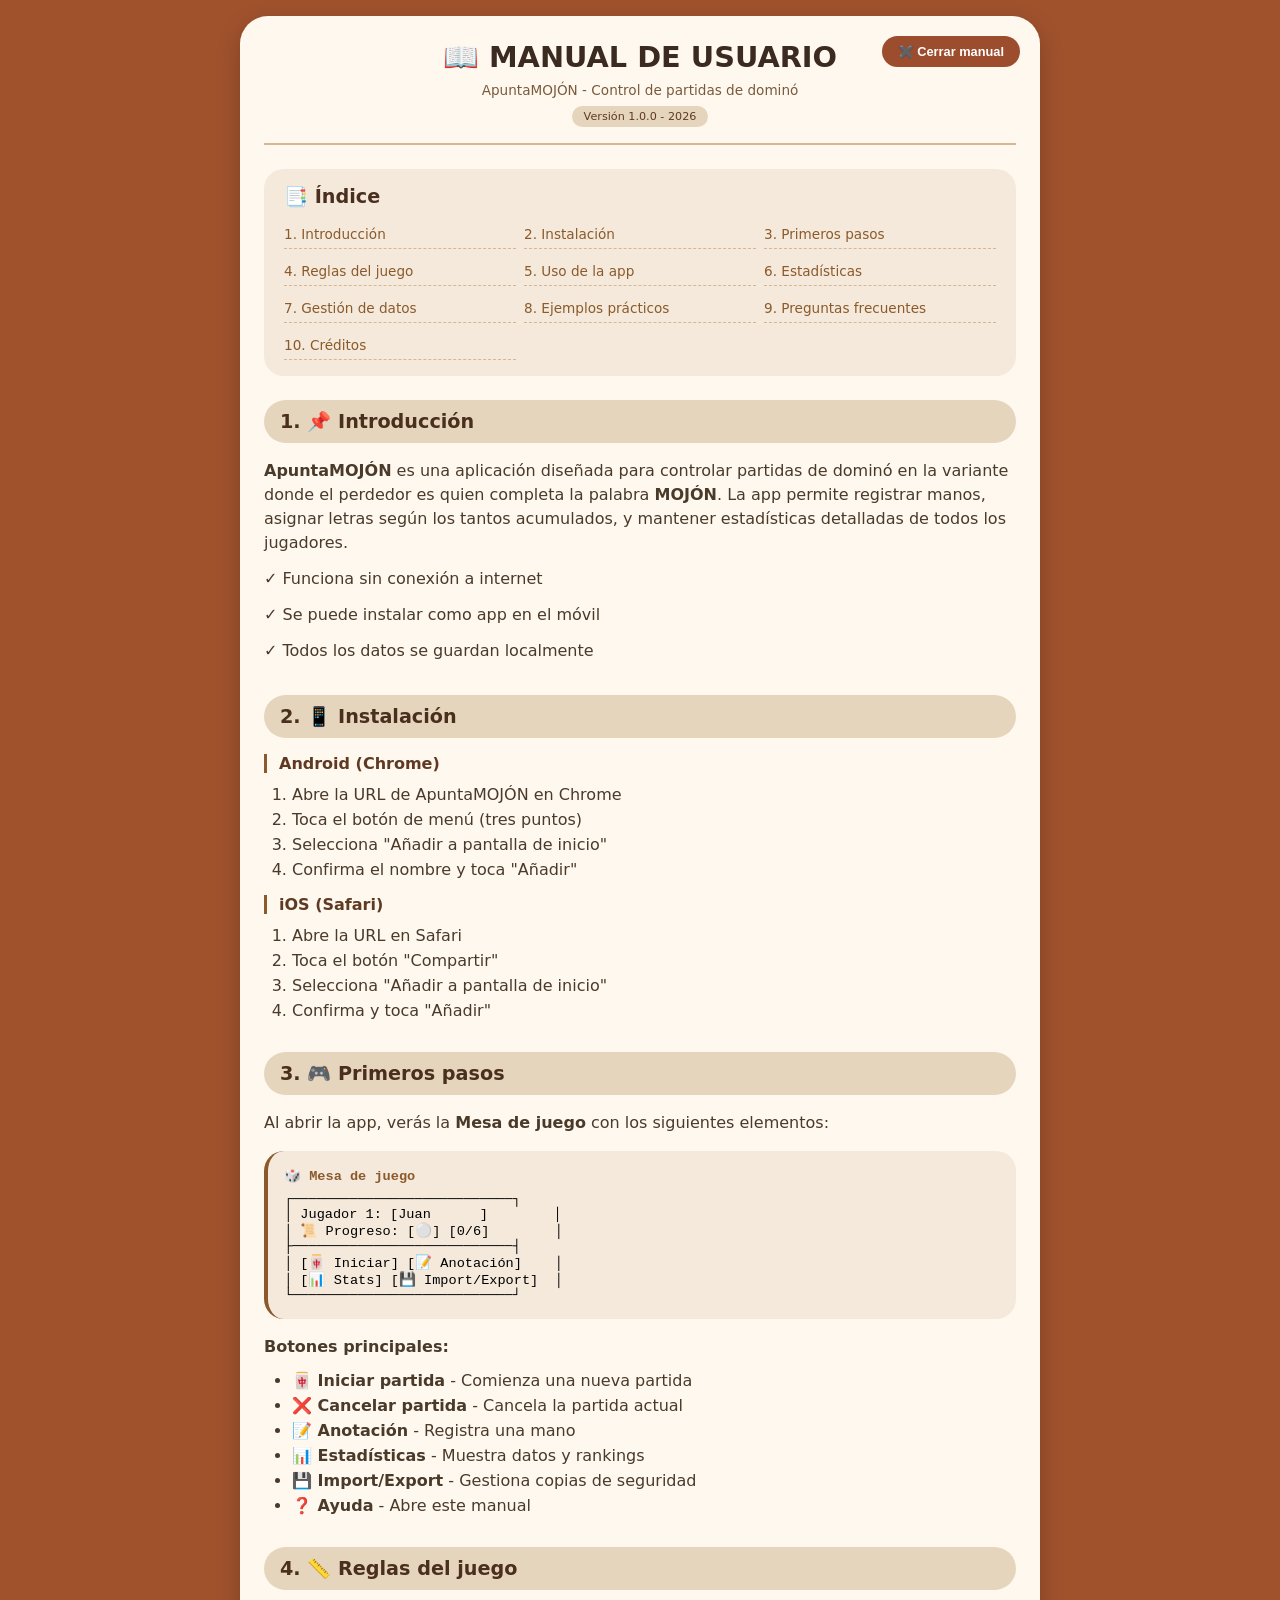
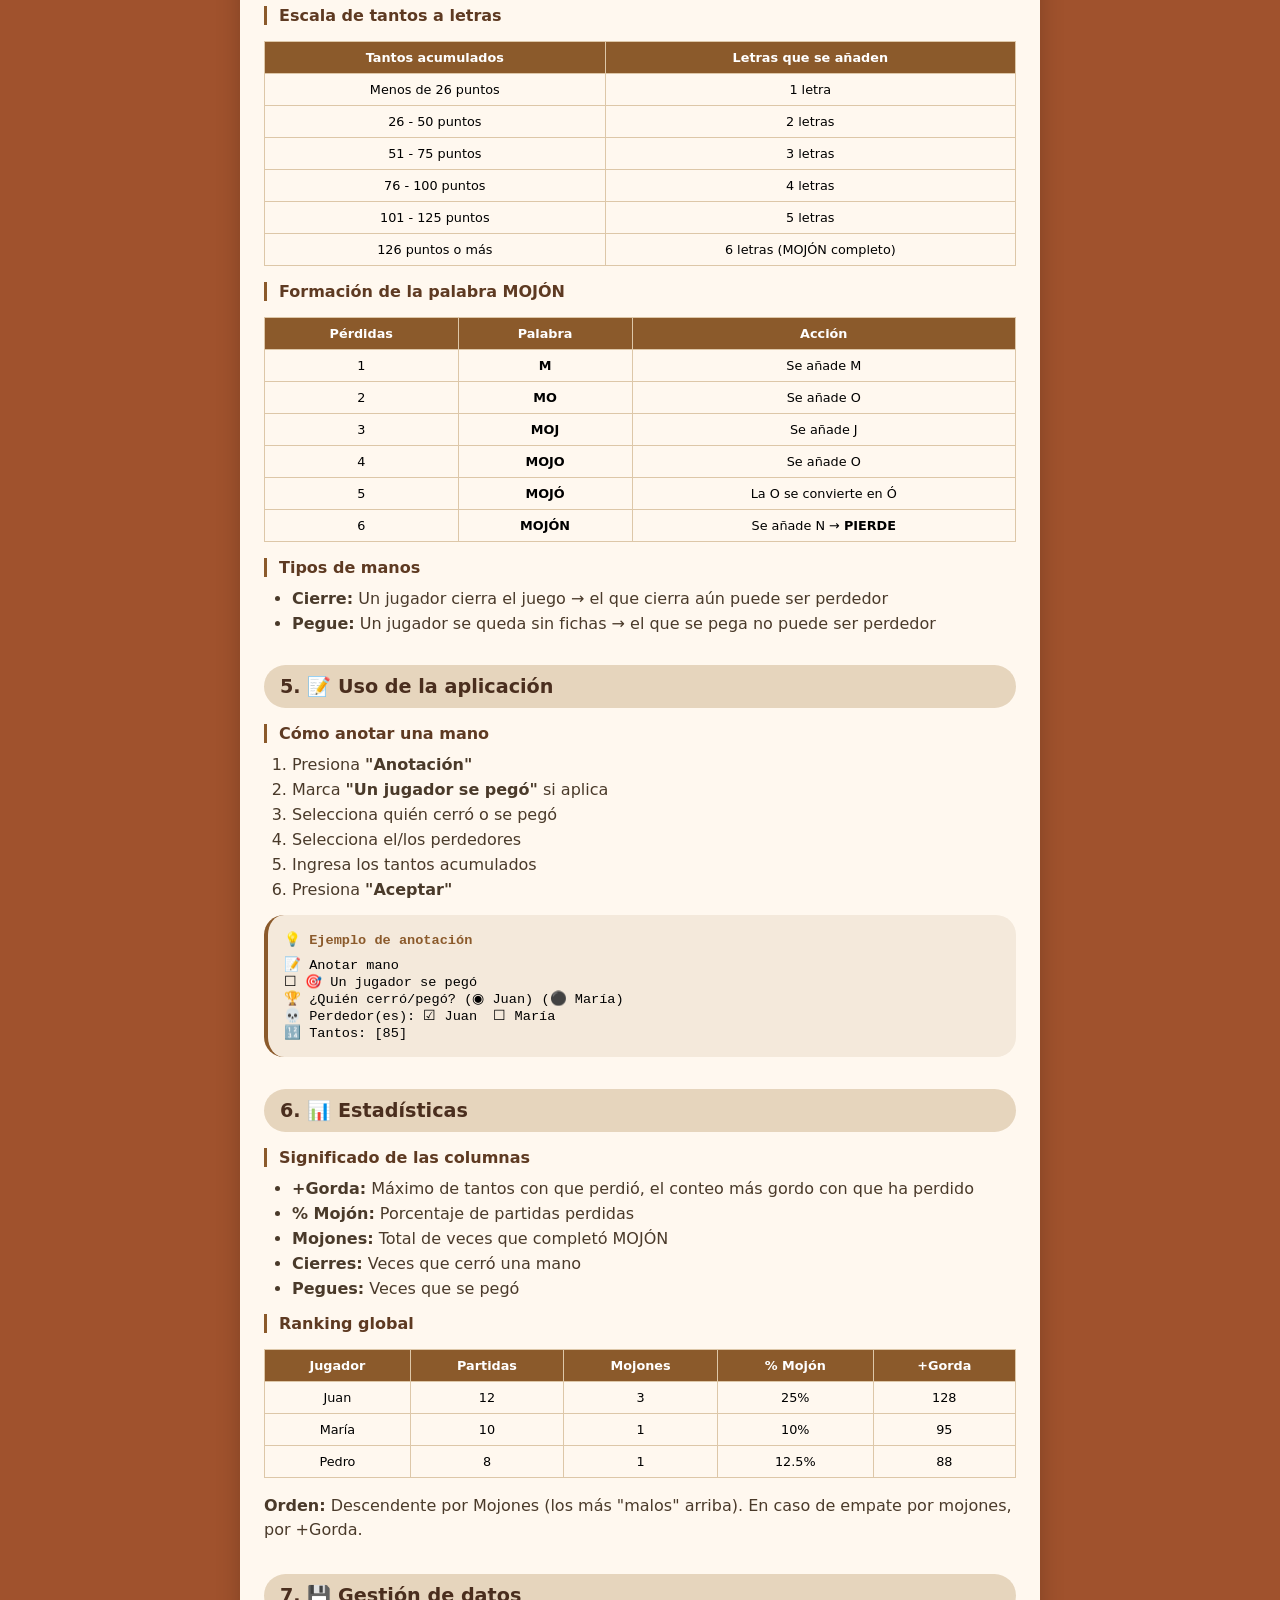
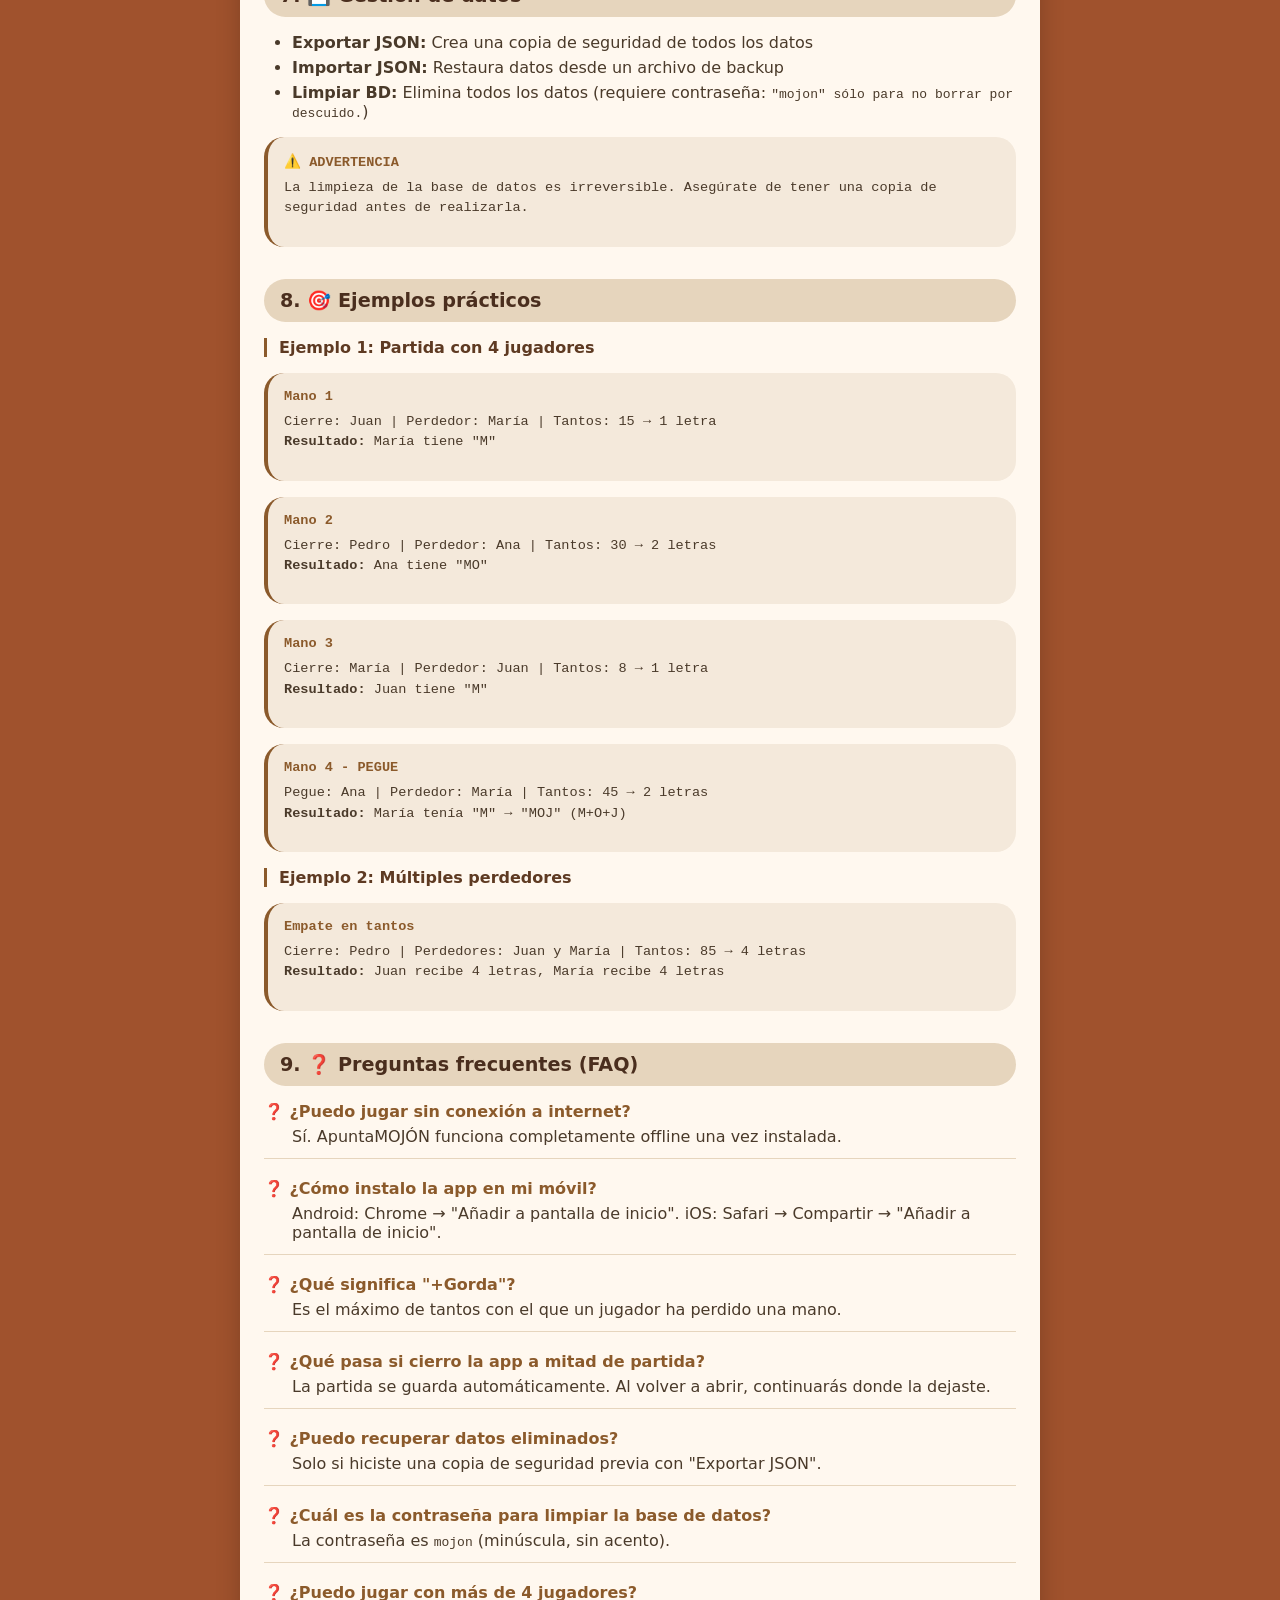
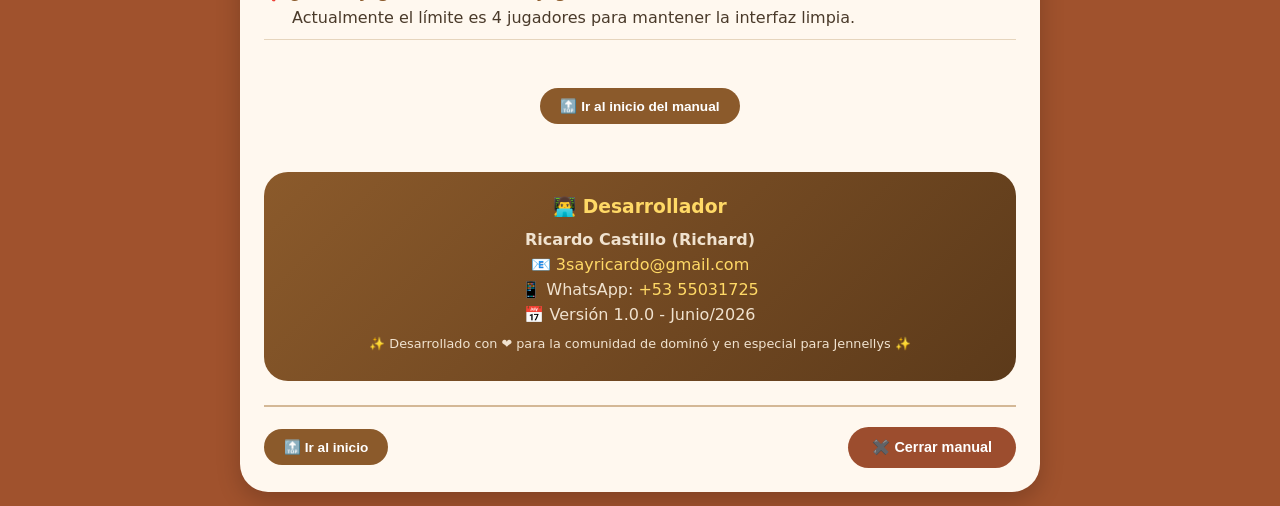
==== manual_apuntamojon.html @ 4e46ff12 "Add files via upload ApuntaMojón ver 1.0.0" ====
<!DOCTYPE html>
<html lang="es">
<head>
  <meta charset="UTF-8">
  <meta name="viewport" content="width=device-width, initial-scale=1.0, viewport-fit=cover">
  <title>Manual de Usuario - ApuntaMOJÓN</title>
  <style>
    * {
      margin: 0;
      padding: 0;
      box-sizing: border-box;
    }

    body {
      font-family: system-ui, -apple-system, 'Segoe UI', Roboto, sans-serif;
      background-color: #A0522D;
      padding: 16px;
      min-height: 100vh;
    }

    .manual-container {
      max-width: 800px;
      margin: 0 auto;
      background: #fff8ef;
      border-radius: 28px;
      padding: 24px;
      box-shadow: 0 8px 24px rgba(0, 0, 0, 0.2);
      position: relative;
    }

    /* Botón cerrar superior */
    .btn-cerrar-superior {
      position: absolute;
      top: 20px;
      right: 20px;
      background: #9c4d2e;
      color: white;
      border: none;
      border-radius: 40px;
      padding: 8px 16px;
      font-weight: bold;
      cursor: pointer;
      transition: 0.1s;
      display: flex;
      align-items: center;
      gap: 6px;
      font-size: 0.8rem;
    }

    .btn-cerrar-superior:hover {
      background: #7a3a21;
      transform: scale(1.02);
    }

    /* Header */
    .manual-header {
      text-align: center;
      margin-bottom: 24px;
      padding-bottom: 16px;
      border-bottom: 2px solid #d4b896;
    }

    .manual-header h1 {
      font-size: 1.8rem;
      color: #3b2a1f;
      margin-bottom: 8px;
    }

    .manual-header .sub {
      color: #7a5a3a;
      font-size: 0.85rem;
    }

    .version {
      display: inline-block;
      background: #e6d5bd;
      padding: 4px 12px;
      border-radius: 40px;
      font-size: 0.7rem;
      color: #5e3a22;
      margin-top: 8px;
    }

    /* Índice */
    .indice {
      background: #f4e9db;
      border-radius: 20px;
      padding: 16px 20px;
      margin-bottom: 24px;
    }

    .indice h2 {
      font-size: 1.2rem;
      color: #4a2e1e;
      margin-bottom: 12px;
      display: flex;
      align-items: center;
      gap: 8px;
    }

    .indice-grid {
      display: grid;
      grid-template-columns: repeat(auto-fill, minmax(200px, 1fr));
      gap: 8px;
    }

    .indice a {
      color: #8b5a2b;
      text-decoration: none;
      font-size: 0.85rem;
      display: block;
      padding: 6px 0;
      border-bottom: 1px dashed #d4b896;
      transition: 0.1s;
    }

    .indice a:hover {
      color: #5c3a1a;
      padding-left: 6px;
    }

    /* Secciones */
    .seccion {
      margin-bottom: 32px;
      scroll-margin-top: 20px;
    }

    .seccion h2 {
      background: #e6d5bd;
      padding: 10px 16px;
      border-radius: 40px;
      font-size: 1.2rem;
      color: #4a2e1e;
      margin-bottom: 16px;
    }

    .seccion h3 {
      font-size: 1rem;
      color: #5e3a22;
      margin: 16px 0 8px;
      padding-left: 12px;
      border-left: 3px solid #8b5a2b;
    }

    .seccion p {
      color: #4a3a2a;
      line-height: 1.5;
      margin-bottom: 12px;
    }

    .seccion ul, .seccion ol {
      margin: 12px 0 12px 28px;
      color: #4a3a2a;
    }

    .seccion li {
      margin: 6px 0;
    }

    /* Tablas */
    .tabla {
      overflow-x: auto;
      margin: 16px 0;
    }

    table {
      width: 100%;
      border-collapse: collapse;
      font-size: 0.8rem;
    }

    th, td {
      border: 1px solid #ddc7a8;
      padding: 8px 10px;
      text-align: center;
    }

    th {
      background: #8b5a2b;
      color: white;
    }

    td {
      background: #fff8ef;
    }

    /* Tarjetas de ejemplo */
    .ejemplo {
      background: #f4e9db;
      border-radius: 20px;
      padding: 16px;
      margin: 16px 0;
      font-family: monospace;
      font-size: 0.85rem;
      border-left: 4px solid #8b5a2b;
    }

    .ejemplo-titulo {
      font-weight: bold;
      color: #8b5a2b;
      margin-bottom: 8px;
    }

    /* Grid de estadísticas */
    .stats-grid {
      display: grid;
      grid-template-columns: repeat(auto-fit, minmax(150px, 1fr));
      gap: 12px;
      margin: 16px 0;
    }

    .stat-card {
      background: #f4e9db;
      border-radius: 16px;
      padding: 12px;
      text-align: center;
    }

    .stat-card .label {
      font-size: 0.7rem;
      color: #7a5a3a;
      text-transform: uppercase;
    }

    .stat-card .value {
      font-size: 1.1rem;
      font-weight: bold;
      color: #4a2e1e;
    }

    /* FAQ */
    .faq-item {
      margin-bottom: 20px;
      border-bottom: 1px solid #e6d5bd;
      padding-bottom: 12px;
    }

    .faq-pregunta {
      font-weight: bold;
      color: #8b5a2b;
      margin-bottom: 6px;
      display: flex;
      align-items: center;
      gap: 8px;
    }

    .faq-respuesta {
      color: #4a3a2a;
      padding-left: 28px;
    }

    /* Botón ir al inicio */
    .ir-inicio {
      display: inline-flex;
      align-items: center;
      gap: 8px;
      background: #8b5a2b;
      color: white;
      border: none;
      border-radius: 40px;
      padding: 10px 20px;
      font-weight: bold;
      cursor: pointer;
      transition: 0.1s;
      margin: 16px 0;
      font-size: 0.85rem;
    }

    .ir-inicio:hover {
      background: #5c3a1a;
      transform: scale(1.02);
    }

    /* Botón cerrar inferior */
    .btn-cerrar-inferior {
      background: #9c4d2e;
      color: white;
      border: none;
      border-radius: 40px;
      padding: 12px 24px;
      font-weight: bold;
      cursor: pointer;
      transition: 0.1s;
      display: inline-flex;
      align-items: center;
      gap: 8px;
      font-size: 0.9rem;
      width: auto;
    }

    .btn-cerrar-inferior:hover {
      background: #7a3a21;
      transform: scale(1.02);
    }

    /* Contenedor de botones inferiores */
    .botones-inferiores {
      display: flex;
      justify-content: space-between;
      align-items: center;
      margin-top: 24px;
      padding-top: 20px;
      border-top: 2px solid #d4b896;
      flex-wrap: wrap;
      gap: 12px;
    }

    /* Créditos */
    .creditos {
      background: linear-gradient(135deg, #8b5a2b 0%, #5c3a1a 100%);
      border-radius: 24px;
      padding: 24px;
      text-align: center;
      margin-top: 32px;
      color: #fff8ef;
    }

    .creditos h3 {
      color: #ffd966;
      margin-bottom: 12px;
    }

    .creditos p {
      margin: 6px 0;
      color: #f0e2cf;
    }

    .creditos a {
      color: #ffd966;
      text-decoration: none;
    }

    .creditos a:hover {
      text-decoration: underline;
    }

    /* Responsive */
    @media (max-width: 600px) {
      .manual-container {
        padding: 16px;
      }
      
      .indice-grid {
        grid-template-columns: 1fr;
      }
      
      .stats-grid {
        grid-template-columns: 1fr;
      }
      
      .btn-cerrar-superior {
        position: static;
        margin-bottom: 16px;
        display: inline-flex;
        justify-content: center;
      }
      
      .manual-header {
        margin-top: 0;
      }
      
      .botones-inferiores {
        flex-direction: column;
      }
      
      .botones-inferiores button {
        width: 100%;
        justify-content: center;
      }
    }
  </style>
</head>
<body>
  <div class="manual-container">
    <!-- Botón cerrar superior -->
    <button class="btn-cerrar-superior" onclick="cerrarManual()">
      ✖️ Cerrar manual
    </button>

    <!-- Header -->
    <div class="manual-header">
      <h1>📖 MANUAL DE USUARIO</h1>
      <p class="sub">ApuntaMOJÓN - Control de partidas de dominó</p>
      <span class="version">Versión 1.0.0 - 2026</span>
    </div>

    <!-- Índice -->
    <div class="indice">
      <h2>📑 Índice</h2>
      <div class="indice-grid">
        <a href="#introduccion">1. Introducción</a>
        <a href="#instalacion">2. Instalación</a>
        <a href="#primeros-pasos">3. Primeros pasos</a>
        <a href="#reglas">4. Reglas del juego</a>
        <a href="#uso">5. Uso de la app</a>
        <a href="#estadisticas">6. Estadísticas</a>
        <a href="#gestion">7. Gestión de datos</a>
        <a href="#ejemplos">8. Ejemplos prácticos</a>
        <a href="#faq">9. Preguntas frecuentes</a>
        <a href="#creditos">10. Créditos</a>
      </div>
    </div>

    <!-- 1. Introducción -->
    <div class="seccion" id="introduccion">
      <h2>1. 📌 Introducción</h2>
      <p><strong>ApuntaMOJÓN</strong> es una aplicación diseñada para controlar partidas de dominó en la variante donde el perdedor es quien completa la palabra <strong>MOJÓN</strong>. La app permite registrar manos, asignar letras según los tantos acumulados, y mantener estadísticas detalladas de todos los jugadores.</p>
      <p>✓ Funciona sin conexión a internet</p>
      <p>✓ Se puede instalar como app en el móvil</p>
      <p>✓ Todos los datos se guardan localmente</p>
    </div>

    <!-- 2. Instalación -->
    <div class="seccion" id="instalacion">
      <h2>2. 📱 Instalación</h2>
      <h3>Android (Chrome)</h3>
      <ol>
        <li>Abre la URL de ApuntaMOJÓN en Chrome</li>
        <li>Toca el botón de menú (tres puntos)</li>
        <li>Selecciona "Añadir a pantalla de inicio"</li>
        <li>Confirma el nombre y toca "Añadir"</li>
      </ol>
      <h3>iOS (Safari)</h3>
      <ol>
        <li>Abre la URL en Safari</li>
        <li>Toca el botón "Compartir"</li>
        <li>Selecciona "Añadir a pantalla de inicio"</li>
        <li>Confirma y toca "Añadir"</li>
      </ol>
    </div>

    <!-- 3. Primeros pasos -->
    <div class="seccion" id="primeros-pasos">
      <h2>3. 🎮 Primeros pasos</h2>
      <p>Al abrir la app, verás la <strong>Mesa de juego</strong> con los siguientes elementos:</p>
      <div class="ejemplo">
        <div class="ejemplo-titulo">🎲 Mesa de juego</div>
        <pre>┌───────────────────────────┐
│ Jugador 1: [Juan      ]        │
│ 📜 Progreso: [⚪] [0/6]        │
├───────────────────────────┤
│ [🀄 Iniciar] [📝 Anotación]    │
│ [📊 Stats] [💾 Import/Export]  │
└───────────────────────────┘</pre>
      </div>
      <p><strong>Botones principales:</strong></p>
      <ul>
        <li><strong>🀄 Iniciar partida</strong> - Comienza una nueva partida</li>
        <li><strong>❌ Cancelar partida</strong> - Cancela la partida actual</li>
        <li><strong>📝 Anotación</strong> - Registra una mano</li>
        <li><strong>📊 Estadísticas</strong> - Muestra datos y rankings</li>
        <li><strong>💾 Import/Export</strong> - Gestiona copias de seguridad</li>
        <li><strong>❓ Ayuda</strong> - Abre este manual</li>
      </ul>
    </div>

    <!-- 4. Reglas del juego -->
    <div class="seccion" id="reglas">
      <h2>4. 📏 Reglas del juego</h2>
      <h3>Escala de tantos a letras</h3>
      <div class="tabla">
        <table>
          <thead>
            <tr><th>Tantos acumulados</th><th>Letras que se añaden</th></tr>
          </thead>
          <tbody>
            <tr><td>Menos de 26 puntos</td><td>1 letra</td></tr>
            <tr><td>26 - 50 puntos</td><td>2 letras</td></tr>
            <tr><td>51 - 75 puntos</td><td>3 letras</td></tr>
            <tr><td>76 - 100 puntos</td><td>4 letras</td></tr>
            <tr><td>101 - 125 puntos</td><td>5 letras</td></tr>
            <tr><td>126 puntos o más</td><td>6 letras (MOJÓN completo)</td></tr>
          </tbody>
        </table>
      </div>

      <h3>Formación de la palabra MOJÓN</h3>
      <div class="tabla">
        <table>
          <thead>
            <tr><th>Pérdidas</th><th>Palabra</th><th>Acción</th></tr>
          </thead>
          <tbody>
            <tr><td>1</td><td><strong>M</strong></td><td>Se añade M</td></tr>
            <tr><td>2</td><td><strong>MO</strong></td><td>Se añade O</td></tr>
            <tr><td>3</td><td><strong>MOJ</strong></td><td>Se añade J</td></tr>
            <tr><td>4</td><td><strong>MOJO</strong></td><td>Se añade O</td></tr>
            <tr><td>5</td><td><strong>MOJÓ</strong></td><td>La O se convierte en Ó</td></tr>
            <tr><td>6</td><td><strong>MOJÓN</strong></td><td>Se añade N → <strong>PIERDE</strong></td></tr>
          </tbody>
        </table>
      </div>

      <h3>Tipos de manos</h3>
      <ul>
        <li><strong>Cierre:</strong> Un jugador cierra el juego → el que cierra aún puede ser perdedor</li>
        <li><strong>Pegue:</strong> Un jugador se queda sin fichas → el que se pega no puede ser perdedor</li>
      </ul>
    </div>

    <!-- 5. Uso de la app -->
    <div class="seccion" id="uso">
      <h2>5. 📝 Uso de la aplicación</h2>
      <h3>Cómo anotar una mano</h3>
      <ol>
        <li>Presiona <strong>"Anotación"</strong></li>
        <li>Marca <strong>"Un jugador se pegó"</strong> si aplica</li>
        <li>Selecciona quién cerró o se pegó</li>
        <li>Selecciona el/los perdedores</li>
        <li>Ingresa los tantos acumulados</li>
        <li>Presiona <strong>"Aceptar"</strong></li>
      </ol>
      
      <div class="ejemplo">
        <div class="ejemplo-titulo">💡 Ejemplo de anotación</div>
        <pre>📝 Anotar mano
☐ 🎯 Un jugador se pegó
🏆 ¿Quién cerró/pegó? (◉ Juan) (⚫ María)
💀 Perdedor(es): ☑ Juan  ☐ María
🔢 Tantos: [85]</pre>
      </div>
    </div>

    <!-- 6. Estadísticas -->
    <div class="seccion" id="estadisticas">
      <h2>6. 📊 Estadísticas</h2>
      <h3>Significado de las columnas</h3>
      <ul>
        <li><strong>+Gorda:</strong> Máximo de tantos con que perdió, el conteo más gordo con que ha perdido</li>
        <li><strong>% Mojón:</strong> Porcentaje de partidas perdidas</li>
        <li><strong>Mojones:</strong> Total de veces que completó MOJÓN</li>
        <li><strong>Cierres:</strong> Veces que cerró una mano</li>
        <li><strong>Pegues:</strong> Veces que se pegó</li>
      </ul>

      <h3>Ranking global</h3>
      <div class="tabla">
        <table>
          <thead>
            <tr><th>Jugador</th><th>Partidas</th><th>Mojones</th><th>% Mojón</th><th>+Gorda</th></tr>
          </thead>
          <tbody>
            <tr><td>Juan</td><td>12</td><td>3</td><td>25%</td><td>128</td></tr>
            <tr><td>María</td><td>10</td><td>1</td><td>10%</td><td>95</td></tr>
            <tr><td>Pedro</td><td>8</td><td>1</td><td>12.5%</td><td>88</td></tr>
          </tbody>
        </table>
      </div>
      <p><strong>Orden:</strong> Descendente por Mojones (los más "malos" arriba). En caso de empate por mojones, por +Gorda.</p>
    </div>

    <!-- 7. Gestión de datos -->
    <div class="seccion" id="gestion">
      <h2>7. 💾 Gestión de datos</h2>
      <ul>
        <li><strong>Exportar JSON:</strong> Crea una copia de seguridad de todos los datos</li>
        <li><strong>Importar JSON:</strong> Restaura datos desde un archivo de backup</li>
        <li><strong>Limpiar BD:</strong> Elimina todos los datos (requiere contraseña: <code>"mojon" sólo para no borrar por descuido.</code>)</li>
      </ul>
      <div class="ejemplo">
        <div class="ejemplo-titulo">⚠️ ADVERTENCIA</div>
        <p>La limpieza de la base de datos es irreversible. Asegúrate de tener una copia de seguridad antes de realizarla.</p>
      </div>
    </div>

    <!-- 8. Ejemplos prácticos -->
    <div class="seccion" id="ejemplos">
      <h2>8. 🎯 Ejemplos prácticos</h2>
      
      <h3>Ejemplo 1: Partida con 4 jugadores</h3>
      <div class="ejemplo">
        <div class="ejemplo-titulo">Mano 1</div>
        <p>Cierre: Juan | Perdedor: María | Tantos: 15 → 1 letra<br>
        <strong>Resultado:</strong> María tiene "M"</p>
      </div>
      <div class="ejemplo">
        <div class="ejemplo-titulo">Mano 2</div>
        <p>Cierre: Pedro | Perdedor: Ana | Tantos: 30 → 2 letras<br>
        <strong>Resultado:</strong> Ana tiene "MO"</p>
      </div>
      <div class="ejemplo">
        <div class="ejemplo-titulo">Mano 3</div>
        <p>Cierre: María | Perdedor: Juan | Tantos: 8 → 1 letra<br>
        <strong>Resultado:</strong> Juan tiene "M"</p>
      </div>
      <div class="ejemplo">
        <div class="ejemplo-titulo">Mano 4 - PEGUE</div>
        <p>Pegue: Ana | Perdedor: María | Tantos: 45 → 2 letras<br>
        <strong>Resultado:</strong> María tenía "M" → "MOJ" (M+O+J)</p>
      </div>

      <h3>Ejemplo 2: Múltiples perdedores</h3>
      <div class="ejemplo">
        <div class="ejemplo-titulo">Empate en tantos</div>
        <p>Cierre: Pedro | Perdedores: Juan y María | Tantos: 85 → 4 letras<br>
        <strong>Resultado:</strong> Juan recibe 4 letras, María recibe 4 letras</p>
      </div>
    </div>

    <!-- 9. Preguntas frecuentes -->
    <div class="seccion" id="faq">
      <h2>9. ❓ Preguntas frecuentes (FAQ)</h2>
      
      <div class="faq-item">
        <div class="faq-pregunta">❓ ¿Puedo jugar sin conexión a internet?</div>
        <div class="faq-respuesta">Sí. ApuntaMOJÓN funciona completamente offline una vez instalada.</div>
      </div>

      <div class="faq-item">
        <div class="faq-pregunta">❓ ¿Cómo instalo la app en mi móvil?</div>
        <div class="faq-respuesta">Android: Chrome → "Añadir a pantalla de inicio". iOS: Safari → Compartir → "Añadir a pantalla de inicio".</div>
      </div>

      <div class="faq-item">
        <div class="faq-pregunta">❓ ¿Qué significa "+Gorda"?</div>
        <div class="faq-respuesta">Es el máximo de tantos con el que un jugador ha perdido una mano.</div>
      </div>

      <div class="faq-item">
        <div class="faq-pregunta">❓ ¿Qué pasa si cierro la app a mitad de partida?</div>
        <div class="faq-respuesta">La partida se guarda automáticamente. Al volver a abrir, continuarás donde la dejaste.</div>
      </div>

      <div class="faq-item">
        <div class="faq-pregunta">❓ ¿Puedo recuperar datos eliminados?</div>
        <div class="faq-respuesta">Solo si hiciste una copia de seguridad previa con "Exportar JSON".</div>
      </div>

      <div class="faq-item">
        <div class="faq-pregunta">❓ ¿Cuál es la contraseña para limpiar la base de datos?</div>
        <div class="faq-respuesta">La contraseña es <code>mojon</code> (minúscula, sin acento).</div>
      </div>

      <div class="faq-item">
        <div class="faq-pregunta">❓ ¿Puedo jugar con más de 4 jugadores?</div>
        <div class="faq-respuesta">Actualmente el límite es 4 jugadores para mantener la interfaz limpia.</div>
      </div>
    </div>

    <!-- Botón ir al inicio (dentro del contenido) -->
    <div style="text-align: center;">
      <button class="ir-inicio" onclick="irInicio()">
        🔝 Ir al inicio del manual
      </button>
    </div>

    <!-- 10. Créditos -->
    <div class="creditos" id="creditos">
      <h3>👨‍💻 Desarrollador</h3>
      <p><strong>Ricardo Castillo (Richard)</strong></p>
      <p>📧 <a href="mailto:3sayricardo@gmail.com">3sayricardo@gmail.com</a></p>
      <p>📱 WhatsApp: <a href="https://wa.me/5355031725">+53 55031725</a></p>
      <p>📅 Versión 1.0.0 - Junio/2026</p>
      <p style="margin-top: 12px; font-size: 0.8rem;">✨ Desarrollado con ❤️ para la comunidad de dominó y en especial para Jennellys ✨</p>
    </div>

    <!-- Botones inferiores -->
    <div class="botones-inferiores">
      <button class="ir-inicio" style="margin:0;" onclick="irInicio()">
        🔝 Ir al inicio
      </button>
      <button class="btn-cerrar-inferior" onclick="cerrarManual()">
        ✖️ Cerrar manual
      </button>
    </div>
  </div>

  <script>
    // Función para cerrar la ventana/pestaña del manual
    function cerrarManual() {
      window.close();
    }

    // Función para ir al inicio del manual
    function irInicio() {
      window.scrollTo({
        top: 0,
        behavior: 'smooth'
      });
    }

    // Cerrar con tecla Escape
    document.addEventListener('keydown', function(e) {
      if (e.key === 'Escape') {
        cerrarManual();
      }
    });
  </script>
</body>
</html>
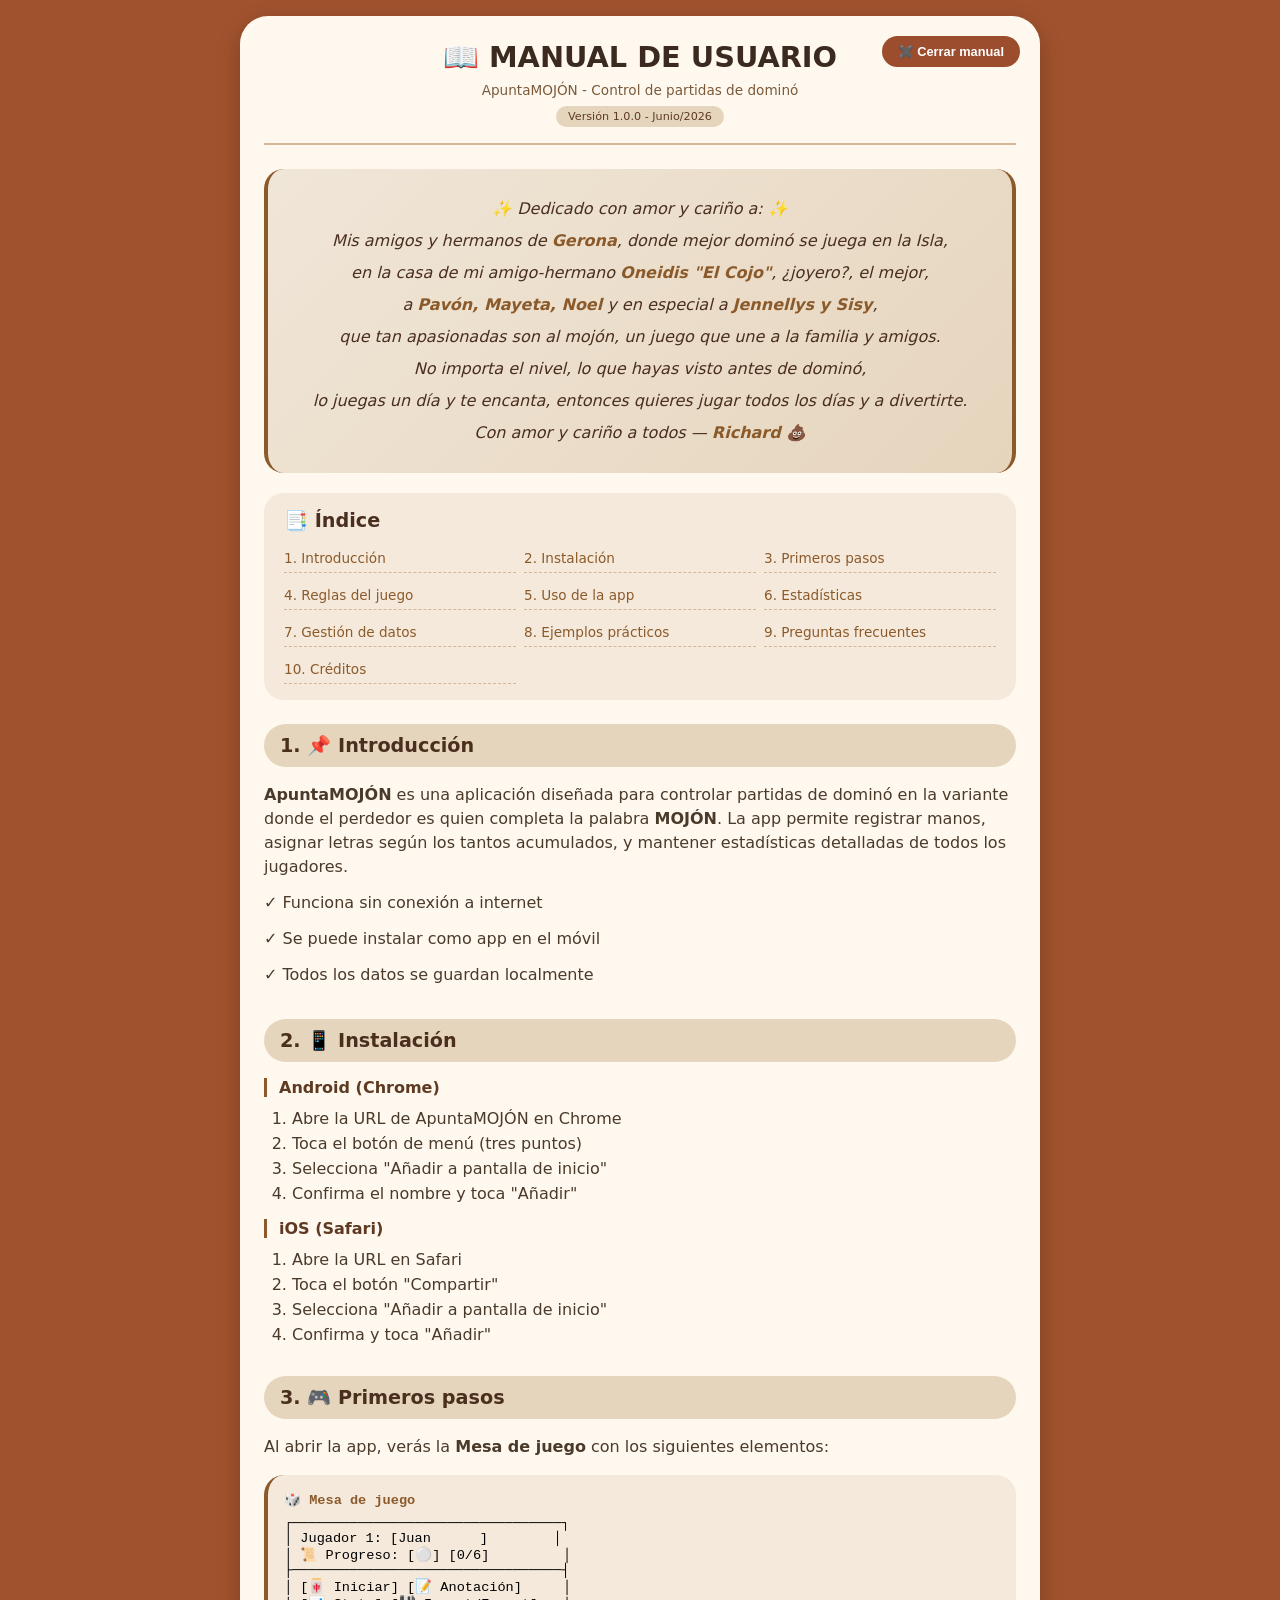
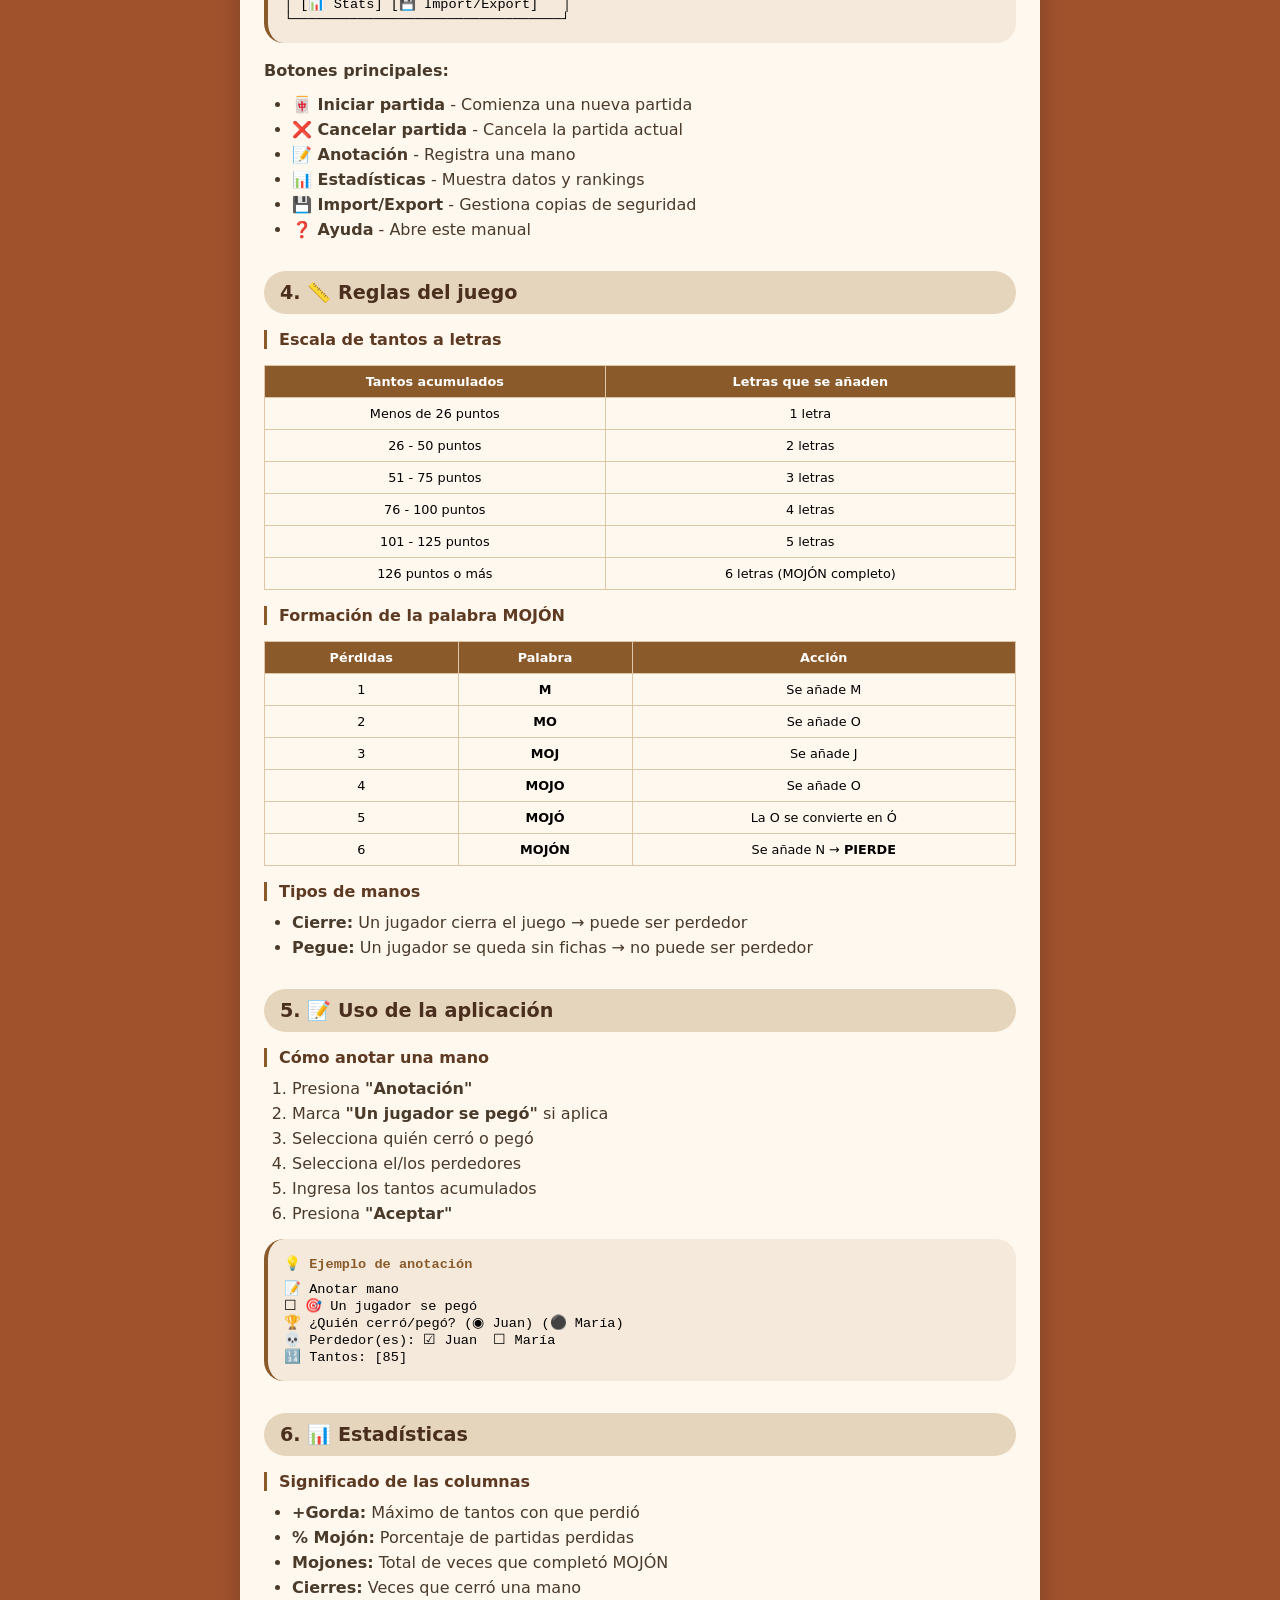
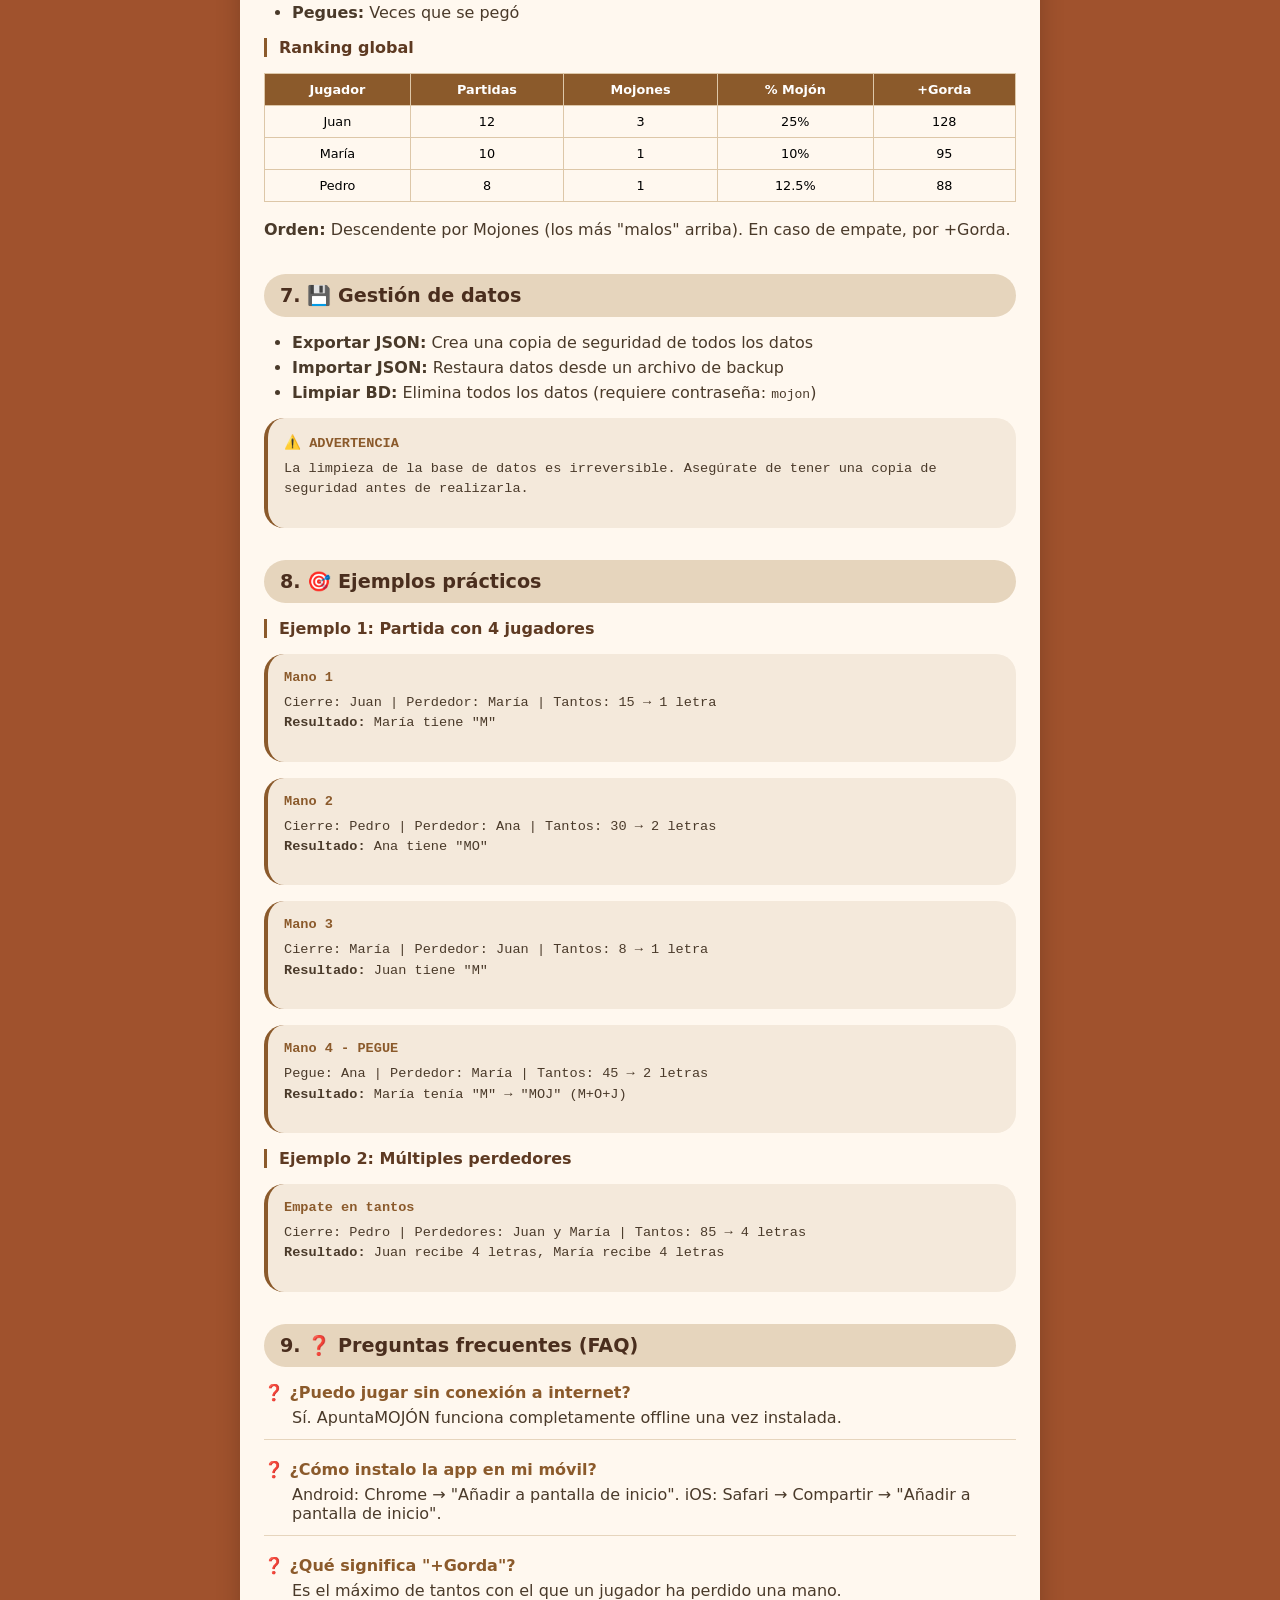
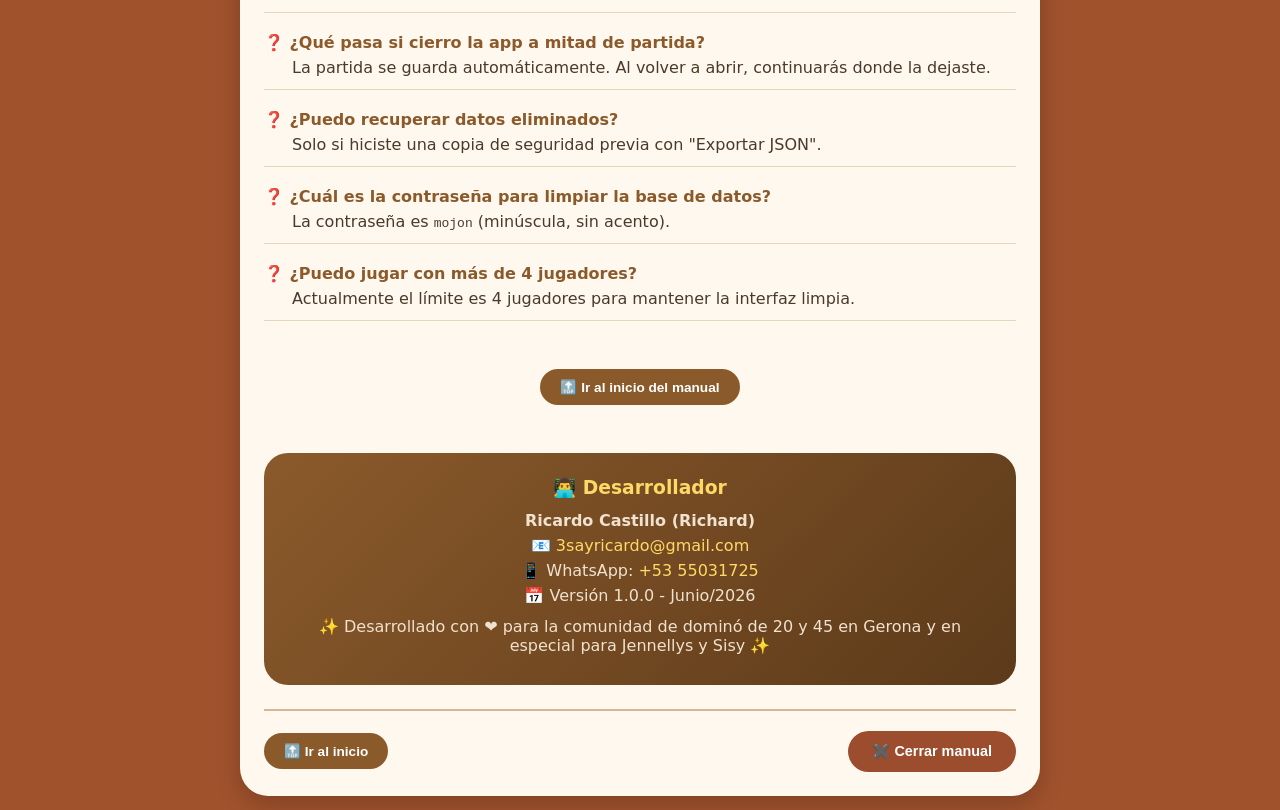
==== commit 1e0ddacb: "Update manual_apuntamojon.html Mejoras 1.0.0" ====
--- a/manual_apuntamojon.html
+++ b/manual_apuntamojon.html
@@ -28,7 +28,6 @@
       position: relative;
     }
 
-    /* Botón cerrar superior */
     .btn-cerrar-superior {
       position: absolute;
       top: 20px;
@@ -52,7 +51,6 @@
       transform: scale(1.02);
     }
 
-    /* Header */
     .manual-header {
       text-align: center;
       margin-bottom: 24px;
@@ -81,7 +79,28 @@
       margin-top: 8px;
     }
 
-    /* Índice */
+    /* DEDICATORIA */
+    .dedicatoria {
+      background: linear-gradient(135deg, #f0e6d8 0%, #e6d5bd 100%);
+      border-radius: 20px;
+      padding: 20px;
+      margin: 20px 0;
+      text-align: center;
+      border-left: 4px solid #8b5a2b;
+      border-right: 4px solid #8b5a2b;
+      font-style: italic;
+      color: #4a2e1e;
+    }
+
+    .dedicatoria p {
+      margin: 8px 0;
+      line-height: 1.5;
+    }
+
+    .dedicatoria strong {
+      color: #8b5a2b;
+    }
+
     .indice {
       background: #f4e9db;
       border-radius: 20px;
@@ -119,7 +138,6 @@
       padding-left: 6px;
     }
 
-    /* Secciones */
     .seccion {
       margin-bottom: 32px;
       scroll-margin-top: 20px;
@@ -157,7 +175,6 @@
       margin: 6px 0;
     }
 
-    /* Tablas */
     .tabla {
       overflow-x: auto;
       margin: 16px 0;
@@ -184,7 +201,6 @@
       background: #fff8ef;
     }
 
-    /* Tarjetas de ejemplo */
     .ejemplo {
       background: #f4e9db;
       border-radius: 20px;
@@ -201,34 +217,6 @@
       margin-bottom: 8px;
     }
 
-    /* Grid de estadísticas */
-    .stats-grid {
-      display: grid;
-      grid-template-columns: repeat(auto-fit, minmax(150px, 1fr));
-      gap: 12px;
-      margin: 16px 0;
-    }
-
-    .stat-card {
-      background: #f4e9db;
-      border-radius: 16px;
-      padding: 12px;
-      text-align: center;
-    }
-
-    .stat-card .label {
-      font-size: 0.7rem;
-      color: #7a5a3a;
-      text-transform: uppercase;
-    }
-
-    .stat-card .value {
-      font-size: 1.1rem;
-      font-weight: bold;
-      color: #4a2e1e;
-    }
-
-    /* FAQ */
     .faq-item {
       margin-bottom: 20px;
       border-bottom: 1px solid #e6d5bd;
@@ -249,7 +237,6 @@
       padding-left: 28px;
     }
 
-    /* Botón ir al inicio */
     .ir-inicio {
       display: inline-flex;
       align-items: center;
@@ -271,7 +258,6 @@
       transform: scale(1.02);
     }
 
-    /* Botón cerrar inferior */
     .btn-cerrar-inferior {
       background: #9c4d2e;
       color: white;
@@ -293,7 +279,6 @@
       transform: scale(1.02);
     }
 
-    /* Contenedor de botones inferiores */
     .botones-inferiores {
       display: flex;
       justify-content: space-between;
@@ -305,7 +290,6 @@
       gap: 12px;
     }
 
-    /* Créditos */
     .creditos {
       background: linear-gradient(135deg, #8b5a2b 0%, #5c3a1a 100%);
       border-radius: 24px;
@@ -334,35 +318,25 @@
       text-decoration: underline;
     }
 
-    /* Responsive */
     @media (max-width: 600px) {
       .manual-container {
         padding: 16px;
       }
-      
       .indice-grid {
         grid-template-columns: 1fr;
       }
-      
-      .stats-grid {
-        grid-template-columns: 1fr;
-      }
-      
       .btn-cerrar-superior {
         position: static;
         margin-bottom: 16px;
         display: inline-flex;
         justify-content: center;
       }
-      
       .manual-header {
         margin-top: 0;
       }
-      
       .botones-inferiores {
         flex-direction: column;
       }
-      
       .botones-inferiores button {
         width: 100%;
         justify-content: center;
@@ -372,19 +346,28 @@
 </head>
 <body>
   <div class="manual-container">
-    <!-- Botón cerrar superior -->
     <button class="btn-cerrar-superior" onclick="cerrarManual()">
       ✖️ Cerrar manual
     </button>
 
-    <!-- Header -->
     <div class="manual-header">
       <h1>📖 MANUAL DE USUARIO</h1>
       <p class="sub">ApuntaMOJÓN - Control de partidas de dominó</p>
-      <span class="version">Versión 1.0.0 - 2026</span>
-    </div>
-
-    <!-- Índice -->
+      <span class="version">Versión 1.0.0 - Junio/2026</span>
+    </div>
+
+    <!-- DEDICATORIA -->
+    <div class="dedicatoria">
+      <p>✨ Dedicado con amor y cariño a: ✨</p>
+      <p>Mis amigos y hermanos de <strong>Gerona</strong>, donde mejor dominó se juega en la Isla,</p>
+      <p>en la casa de mi amigo-hermano <strong>Oneidis "El Cojo"</strong>, ¿joyero?, el mejor,</p>
+      <p>a <strong>Pavón, Mayeta, Noel</strong> y en especial a <strong>Jennellys y Sisy</strong>,</p>
+      <p>que tan apasionadas son al mojón, un juego que une a la familia y amigos.</p>
+      <p>No importa el nivel, lo que hayas visto antes de dominó,</p>
+      <p>lo juegas un día y te encanta, entonces quieres jugar todos los días y a divertirte.</p>
+      <p>Con amor y cariño a todos — <strong>Richard</strong> 💩</p>
+    </div>
+
     <div class="indice">
       <h2>📑 Índice</h2>
       <div class="indice-grid">
@@ -401,7 +384,6 @@
       </div>
     </div>
 
-    <!-- 1. Introducción -->
     <div class="seccion" id="introduccion">
       <h2>1. 📌 Introducción</h2>
       <p><strong>ApuntaMOJÓN</strong> es una aplicación diseñada para controlar partidas de dominó en la variante donde el perdedor es quien completa la palabra <strong>MOJÓN</strong>. La app permite registrar manos, asignar letras según los tantos acumulados, y mantener estadísticas detalladas de todos los jugadores.</p>
@@ -410,7 +392,6 @@
       <p>✓ Todos los datos se guardan localmente</p>
     </div>
 
-    <!-- 2. Instalación -->
     <div class="seccion" id="instalacion">
       <h2>2. 📱 Instalación</h2>
       <h3>Android (Chrome)</h3>
@@ -429,19 +410,18 @@
       </ol>
     </div>
 
-    <!-- 3. Primeros pasos -->
     <div class="seccion" id="primeros-pasos">
       <h2>3. 🎮 Primeros pasos</h2>
       <p>Al abrir la app, verás la <strong>Mesa de juego</strong> con los siguientes elementos:</p>
       <div class="ejemplo">
         <div class="ejemplo-titulo">🎲 Mesa de juego</div>
-        <pre>┌───────────────────────────┐
+        <pre>┌─────────────────────────────────┐
 │ Jugador 1: [Juan      ]        │
-│ 📜 Progreso: [⚪] [0/6]        │
-├───────────────────────────┤
-│ [🀄 Iniciar] [📝 Anotación]    │
-│ [📊 Stats] [💾 Import/Export]  │
-└───────────────────────────┘</pre>
+│ 📜 Progreso: [⚪] [0/6]         │
+├─────────────────────────────────┤
+│ [🀄 Iniciar] [📝 Anotación]     │
+│ [📊 Stats] [💾 Import/Export]   │
+└─────────────────────────────────┘</pre>
       </div>
       <p><strong>Botones principales:</strong></p>
       <ul>
@@ -454,7 +434,6 @@
       </ul>
     </div>
 
-    <!-- 4. Reglas del juego -->
     <div class="seccion" id="reglas">
       <h2>4. 📏 Reglas del juego</h2>
       <h3>Escala de tantos a letras</h3>
@@ -493,19 +472,18 @@
 
       <h3>Tipos de manos</h3>
       <ul>
-        <li><strong>Cierre:</strong> Un jugador cierra el juego → el que cierra aún puede ser perdedor</li>
-        <li><strong>Pegue:</strong> Un jugador se queda sin fichas → el que se pega no puede ser perdedor</li>
+        <li><strong>Cierre:</strong> Un jugador cierra el juego → puede ser perdedor</li>
+        <li><strong>Pegue:</strong> Un jugador se queda sin fichas → no puede ser perdedor</li>
       </ul>
     </div>
 
-    <!-- 5. Uso de la app -->
     <div class="seccion" id="uso">
       <h2>5. 📝 Uso de la aplicación</h2>
       <h3>Cómo anotar una mano</h3>
       <ol>
         <li>Presiona <strong>"Anotación"</strong></li>
         <li>Marca <strong>"Un jugador se pegó"</strong> si aplica</li>
-        <li>Selecciona quién cerró o se pegó</li>
+        <li>Selecciona quién cerró o pegó</li>
         <li>Selecciona el/los perdedores</li>
         <li>Ingresa los tantos acumulados</li>
         <li>Presiona <strong>"Aceptar"</strong></li>
@@ -521,12 +499,11 @@
       </div>
     </div>
 
-    <!-- 6. Estadísticas -->
     <div class="seccion" id="estadisticas">
       <h2>6. 📊 Estadísticas</h2>
       <h3>Significado de las columnas</h3>
       <ul>
-        <li><strong>+Gorda:</strong> Máximo de tantos con que perdió, el conteo más gordo con que ha perdido</li>
+        <li><strong>+Gorda:</strong> Máximo de tantos con que perdió</li>
         <li><strong>% Mojón:</strong> Porcentaje de partidas perdidas</li>
         <li><strong>Mojones:</strong> Total de veces que completó MOJÓN</li>
         <li><strong>Cierres:</strong> Veces que cerró una mano</li>
@@ -546,16 +523,15 @@
           </tbody>
         </table>
       </div>
-      <p><strong>Orden:</strong> Descendente por Mojones (los más "malos" arriba). En caso de empate por mojones, por +Gorda.</p>
-    </div>
-
-    <!-- 7. Gestión de datos -->
+      <p><strong>Orden:</strong> Descendente por Mojones (los más "malos" arriba). En caso de empate, por +Gorda.</p>
+    </div>
+
     <div class="seccion" id="gestion">
       <h2>7. 💾 Gestión de datos</h2>
       <ul>
         <li><strong>Exportar JSON:</strong> Crea una copia de seguridad de todos los datos</li>
         <li><strong>Importar JSON:</strong> Restaura datos desde un archivo de backup</li>
-        <li><strong>Limpiar BD:</strong> Elimina todos los datos (requiere contraseña: <code>"mojon" sólo para no borrar por descuido.</code>)</li>
+        <li><strong>Limpiar BD:</strong> Elimina todos los datos (requiere contraseña: <code>mojon</code>)</li>
       </ul>
       <div class="ejemplo">
         <div class="ejemplo-titulo">⚠️ ADVERTENCIA</div>
@@ -563,41 +539,34 @@
       </div>
     </div>
 
-    <!-- 8. Ejemplos prácticos -->
     <div class="seccion" id="ejemplos">
       <h2>8. 🎯 Ejemplos prácticos</h2>
       
       <h3>Ejemplo 1: Partida con 4 jugadores</h3>
       <div class="ejemplo">
         <div class="ejemplo-titulo">Mano 1</div>
-        <p>Cierre: Juan | Perdedor: María | Tantos: 15 → 1 letra<br>
-        <strong>Resultado:</strong> María tiene "M"</p>
+        <p>Cierre: Juan | Perdedor: María | Tantos: 15 → 1 letra<br><strong>Resultado:</strong> María tiene "M"</p>
       </div>
       <div class="ejemplo">
         <div class="ejemplo-titulo">Mano 2</div>
-        <p>Cierre: Pedro | Perdedor: Ana | Tantos: 30 → 2 letras<br>
-        <strong>Resultado:</strong> Ana tiene "MO"</p>
+        <p>Cierre: Pedro | Perdedor: Ana | Tantos: 30 → 2 letras<br><strong>Resultado:</strong> Ana tiene "MO"</p>
       </div>
       <div class="ejemplo">
         <div class="ejemplo-titulo">Mano 3</div>
-        <p>Cierre: María | Perdedor: Juan | Tantos: 8 → 1 letra<br>
-        <strong>Resultado:</strong> Juan tiene "M"</p>
+        <p>Cierre: María | Perdedor: Juan | Tantos: 8 → 1 letra<br><strong>Resultado:</strong> Juan tiene "M"</p>
       </div>
       <div class="ejemplo">
         <div class="ejemplo-titulo">Mano 4 - PEGUE</div>
-        <p>Pegue: Ana | Perdedor: María | Tantos: 45 → 2 letras<br>
-        <strong>Resultado:</strong> María tenía "M" → "MOJ" (M+O+J)</p>
+        <p>Pegue: Ana | Perdedor: María | Tantos: 45 → 2 letras<br><strong>Resultado:</strong> María tenía "M" → "MOJ" (M+O+J)</p>
       </div>
 
       <h3>Ejemplo 2: Múltiples perdedores</h3>
       <div class="ejemplo">
         <div class="ejemplo-titulo">Empate en tantos</div>
-        <p>Cierre: Pedro | Perdedores: Juan y María | Tantos: 85 → 4 letras<br>
-        <strong>Resultado:</strong> Juan recibe 4 letras, María recibe 4 letras</p>
-      </div>
-    </div>
-
-    <!-- 9. Preguntas frecuentes -->
+        <p>Cierre: Pedro | Perdedores: Juan y María | Tantos: 85 → 4 letras<br><strong>Resultado:</strong> Juan recibe 4 letras, María recibe 4 letras</p>
+      </div>
+    </div>
+
     <div class="seccion" id="faq">
       <h2>9. ❓ Preguntas frecuentes (FAQ)</h2>
       
@@ -637,53 +606,36 @@
       </div>
     </div>
 
-    <!-- Botón ir al inicio (dentro del contenido) -->
     <div style="text-align: center;">
-      <button class="ir-inicio" onclick="irInicio()">
-        🔝 Ir al inicio del manual
-      </button>
-    </div>
-
-    <!-- 10. Créditos -->
+      <button class="ir-inicio" onclick="irInicio()">🔝 Ir al inicio del manual</button>
+    </div>
+
     <div class="creditos" id="creditos">
       <h3>👨‍💻 Desarrollador</h3>
       <p><strong>Ricardo Castillo (Richard)</strong></p>
       <p>📧 <a href="mailto:3sayricardo@gmail.com">3sayricardo@gmail.com</a></p>
       <p>📱 WhatsApp: <a href="https://wa.me/5355031725">+53 55031725</a></p>
       <p>📅 Versión 1.0.0 - Junio/2026</p>
-      <p style="margin-top: 12px; font-size: 0.8rem;">✨ Desarrollado con ❤️ para la comunidad de dominó y en especial para Jennellys ✨</p>
-    </div>
-
-    <!-- Botones inferiores -->
+      <p style="margin-top: 12px;">✨ Desarrollado con ❤️ para la comunidad de dominó de 20 y 45 en Gerona y en especial para Jennellys y Sisy ✨</p>
+    </div>
+
     <div class="botones-inferiores">
-      <button class="ir-inicio" style="margin:0;" onclick="irInicio()">
-        🔝 Ir al inicio
-      </button>
-      <button class="btn-cerrar-inferior" onclick="cerrarManual()">
-        ✖️ Cerrar manual
-      </button>
+      <button class="ir-inicio" style="margin:0;" onclick="irInicio()">🔝 Ir al inicio</button>
+      <button class="btn-cerrar-inferior" onclick="cerrarManual()">✖️ Cerrar manual</button>
     </div>
   </div>
 
   <script>
-    // Función para cerrar la ventana/pestaña del manual
     function cerrarManual() {
       window.close();
     }
 
-    // Función para ir al inicio del manual
     function irInicio() {
-      window.scrollTo({
-        top: 0,
-        behavior: 'smooth'
-      });
-    }
-
-    // Cerrar con tecla Escape
+      window.scrollTo({ top: 0, behavior: 'smooth' });
+    }
+
     document.addEventListener('keydown', function(e) {
-      if (e.key === 'Escape') {
-        cerrarManual();
-      }
+      if (e.key === 'Escape') cerrarManual();
     });
   </script>
 </body>
